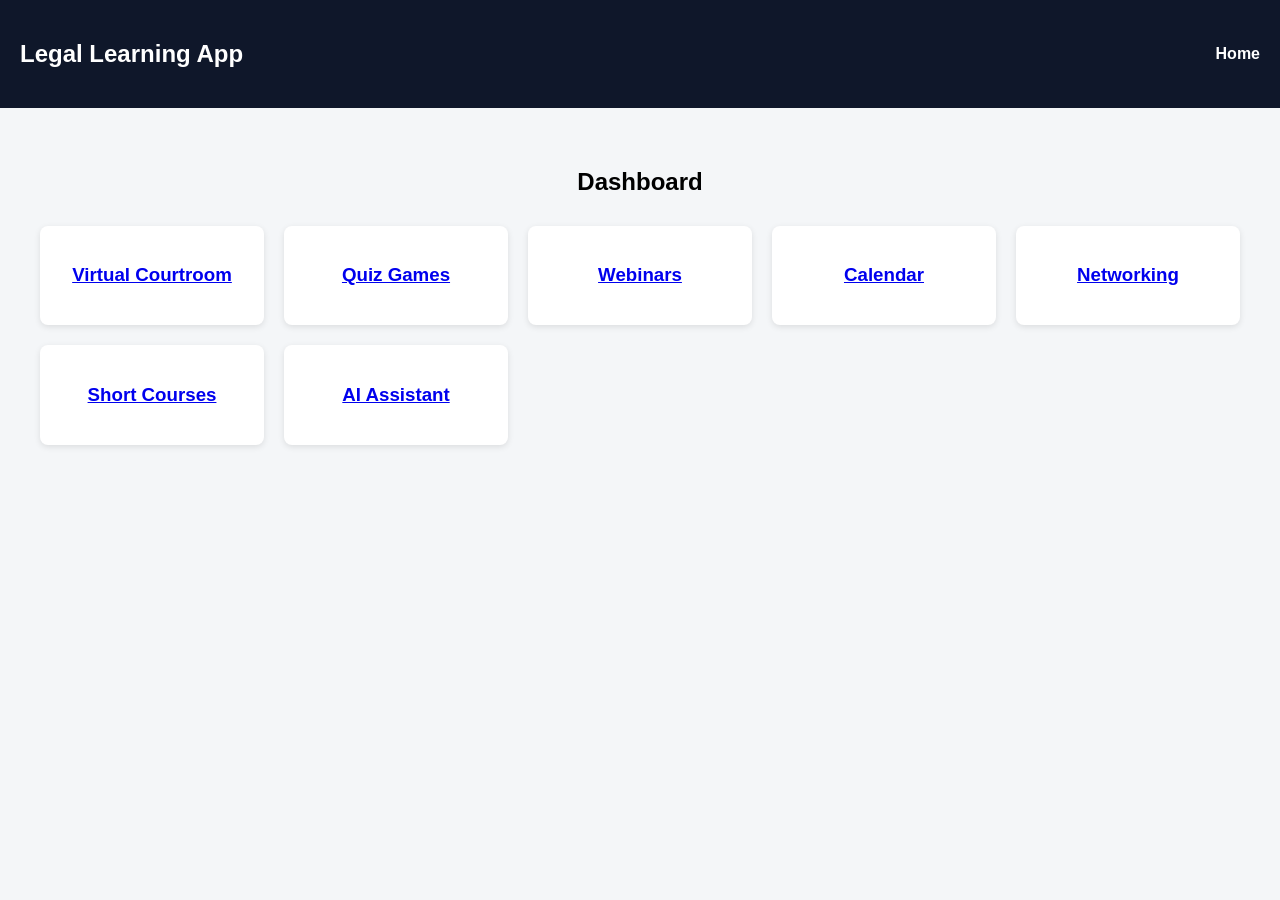
==== dashboard.html @ 9f79867c "legal app demo" ====
<!DOCTYPE html>
<html>
<head>

<title>Dashboard</title>
<link rel="stylesheet" href="css/style.css">

</head>

<body>

<header>
<h2>Legal Learning App</h2>

<nav>
<a href="index.html">Home</a>
</nav>

</header>


<section class="features">

<h2>Dashboard</h2>

<div class="grid">

<a href="pages/courtroom.html" class="card">
<h3>Virtual Courtroom</h3>
</a>

<a href="pages/quiz.html" class="card">
<h3>Quiz Games</h3>
</a>

<a href="pages/webinars.html" class="card">
<h3>Webinars</h3>
</a>

<a href="pages/calendar.html" class="card">
<h3>Calendar</h3>
</a>

<a href="pages/networking.html" class="card">
<h3>Networking</h3>
</a>

<a href="pages/courses.html" class="card">
<h3>Short Courses</h3>
</a>

<a href="pages/ai.html" class="card">
<h3>AI Assistant</h3>
</a>

</div>

</section>

</body>
</html>
---- css/style.css ----
body{
font-family: Arial, sans-serif;
margin:0;
background:#f4f6f8;
}

header{
display:flex;
justify-content:space-between;
align-items:center;
padding:20px;
background:#0f172a;
color:white;
}

nav a{
color:white;
text-decoration:none;
font-weight:bold;
}

.hero{
text-align:center;
padding:80px 20px;
}

.button{
display:inline-block;
background:#f59e0b;
color:white;
padding:12px 25px;
text-decoration:none;
border-radius:6px;
margin-top:20px;
}

.features{
padding:40px;
text-align:center;
}

.grid{
display:grid;
grid-template-columns:repeat(auto-fit,minmax(200px,1fr));
gap:20px;
margin-top:30px;
}

.card{
background:white;
padding:20px;
border-radius:8px;
box-shadow:0 2px 6px rgba(0,0,0,0.1);
}
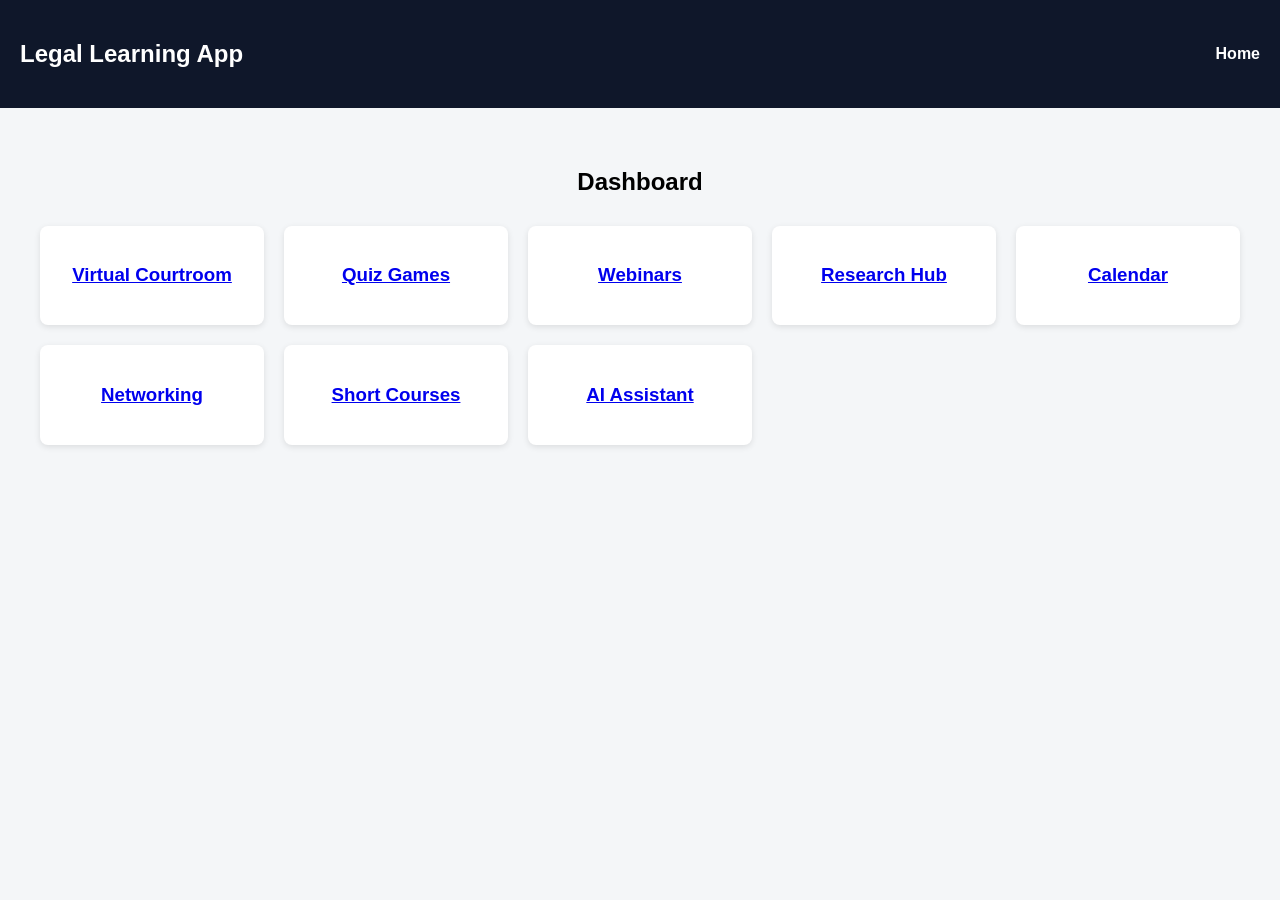
==== commit 1aaad2f7: "added research hub features" ====
--- a/dashboard.html
+++ b/dashboard.html
@@ -37,6 +37,10 @@
 <h3>Webinars</h3>
 </a>
 
+<a href="pages/research.html" class="card">
+<h3>Research Hub</h3>
+</a>
+
 <a href="pages/calendar.html" class="card">
 <h3>Calendar</h3>
 </a>
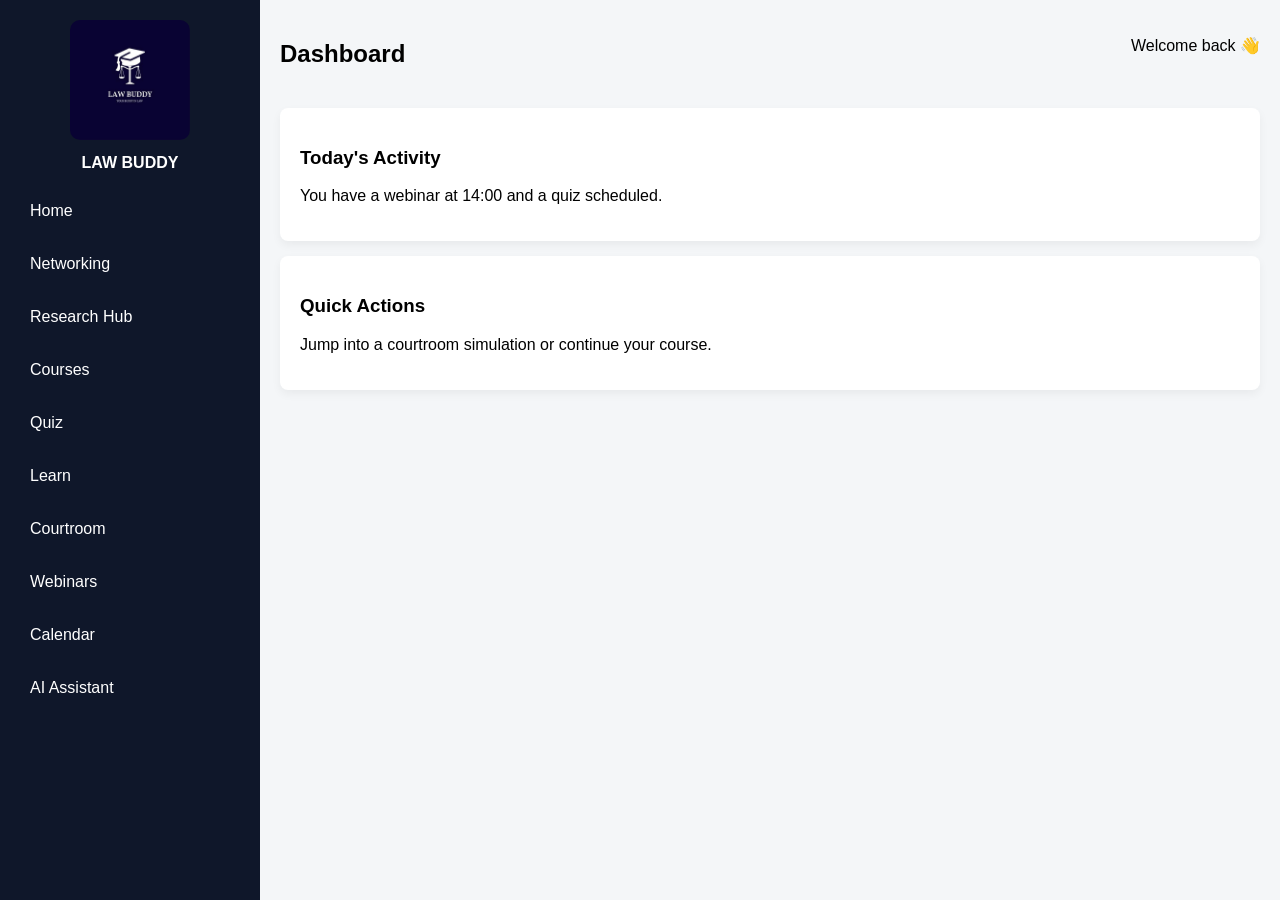
==== commit 9d589380: "added logo + full sidebar UI" ====
--- a/dashboard.html
+++ b/dashboard.html
@@ -1,65 +1,98 @@
 <!DOCTYPE html>
 <html>
 <head>
-
 <title>Dashboard</title>
 <link rel="stylesheet" href="css/style.css">
+
+<style>
+.container {
+display: flex;
+height: 100vh;
+}
+
+.sidebar {
+width: 220px;
+background: #0f172a;
+color: white;
+padding: 20px;
+}
+
+.sidebar h2 {
+margin-bottom: 30px;
+}
+
+.sidebar a {
+display: block;
+color: white;
+text-decoration: none;
+margin: 15px 0;
+}
+
+.main {
+flex: 1;
+padding: 20px;
+background: #f4f6f8;
+}
+
+.topbar {
+display: flex;
+justify-content: space-between;
+margin-bottom: 20px;
+}
+
+.card {
+background: white;
+padding: 20px;
+border-radius: 8px;
+margin-bottom: 15px;
+}
+</style>
 
 </head>
 
 <body>
 
-<header>
-<h2>Legal Learning App</h2>
+<div class="container">
 
-<nav>
-<a href="index.html">Home</a>
-</nav>
+<div class="sidebar">
+<div style="text-align:center; margin-bottom:20px;">
+    <img src="../assets/images/logo.jpeg" alt="Law Buddy Logo" style="width:120px;">
+    <p style="margin-top:10px; font-weight:bold;">LAW BUDDY</p>
+</div>
 
-</header>
-
-
-<section class="features">
-
-<h2>Dashboard</h2>
-
-<div class="grid">
-
-<a href="pages/courtroom.html" class="card">
-<h3>Virtual Courtroom</h3>
-</a>
-
-<a href="pages/quiz.html" class="card">
-<h3>Quiz Games</h3>
-</a>
-
-<a href="pages/webinars.html" class="card">
-<h3>Webinars</h3>
-</a>
-
-<a href="pages/research.html" class="card">
-<h3>Research Hub</h3>
-</a>
-
-<a href="pages/calendar.html" class="card">
-<h3>Calendar</h3>
-</a>
-
-<a href="pages/networking.html" class="card">
-<h3>Networking</h3>
-</a>
-
-<a href="pages/courses.html" class="card">
-<h3>Short Courses</h3>
-</a>
-
-<a href="pages/ai.html" class="card">
-<h3>AI Assistant</h3>
-</a>
+<a href="#">Home</a>
+<a href="pages/networking.html">Networking</a>
+<a href="pages/research.html">Research Hub</a>
+<a href="pages/courses.html">Courses</a>
+<a href="pages/quiz.html">Quiz</a>
+<a href="pages/learn.html">Learn</a>
+<a href="pages/courtroom.html">Courtroom</a>
+<a href="pages/webinars.html">Webinars</a>
+<a href="pages/calendar.html">Calendar</a>
+<a href="pages/ai.html">AI Assistant</a>
 
 </div>
 
-</section>
+<div class="main">
+
+<div class="topbar">
+<h2>Dashboard</h2>
+<p>Welcome back 👋</p>
+</div>
+
+<div class="card">
+<h3>Today's Activity</h3>
+<p>You have a webinar at 14:00 and a quiz scheduled.</p>
+</div>
+
+<div class="card">
+<h3>Quick Actions</h3>
+<p>Jump into a courtroom simulation or continue your course.</p>
+</div>
+
+</div>
+
+</div>
 
 </body>
 </html>
--- a/css/style.css
+++ b/css/style.css
@@ -51,4 +51,73 @@
 padding:20px;
 border-radius:8px;
 box-shadow:0 2px 6px rgba(0,0,0,0.1);
+}
+
+/* Layout */
+.container {
+display: flex;
+min-height: 100vh;
+}
+
+.sidebar {
+width: 230px;
+background: #0f172a;
+color: white;
+padding: 20px;
+}
+
+.sidebar h2 {
+margin-bottom: 30px;
+}
+
+.sidebar a {
+display: block;
+padding: 10px;
+margin-bottom: 8px;
+color: white;
+text-decoration: none;
+border-radius: 6px;
+}
+
+.sidebar a:hover {
+background: #1e293b;
+}
+
+.main {
+flex: 1;
+padding: 25px;
+background: #f4f6f8;
+}
+
+/* Cards */
+.card {
+background: white;
+padding: 20px;
+border-radius: 10px;
+margin-bottom: 15px;
+box-shadow: 0 4px 10px rgba(0,0,0,0.05);
+}
+
+/* Buttons */
+button {
+background: #f59e0b;
+color: white;
+border: none;
+padding: 10px 15px;
+border-radius: 6px;
+cursor: pointer;
+}
+
+button:hover {
+opacity: 0.9;
+}
+
+/* Inputs */
+input, textarea {
+border: 1px solid #ddd;
+border-radius: 6px;
+}
+
+.sidebar img {
+border-radius: 10px;
 }
